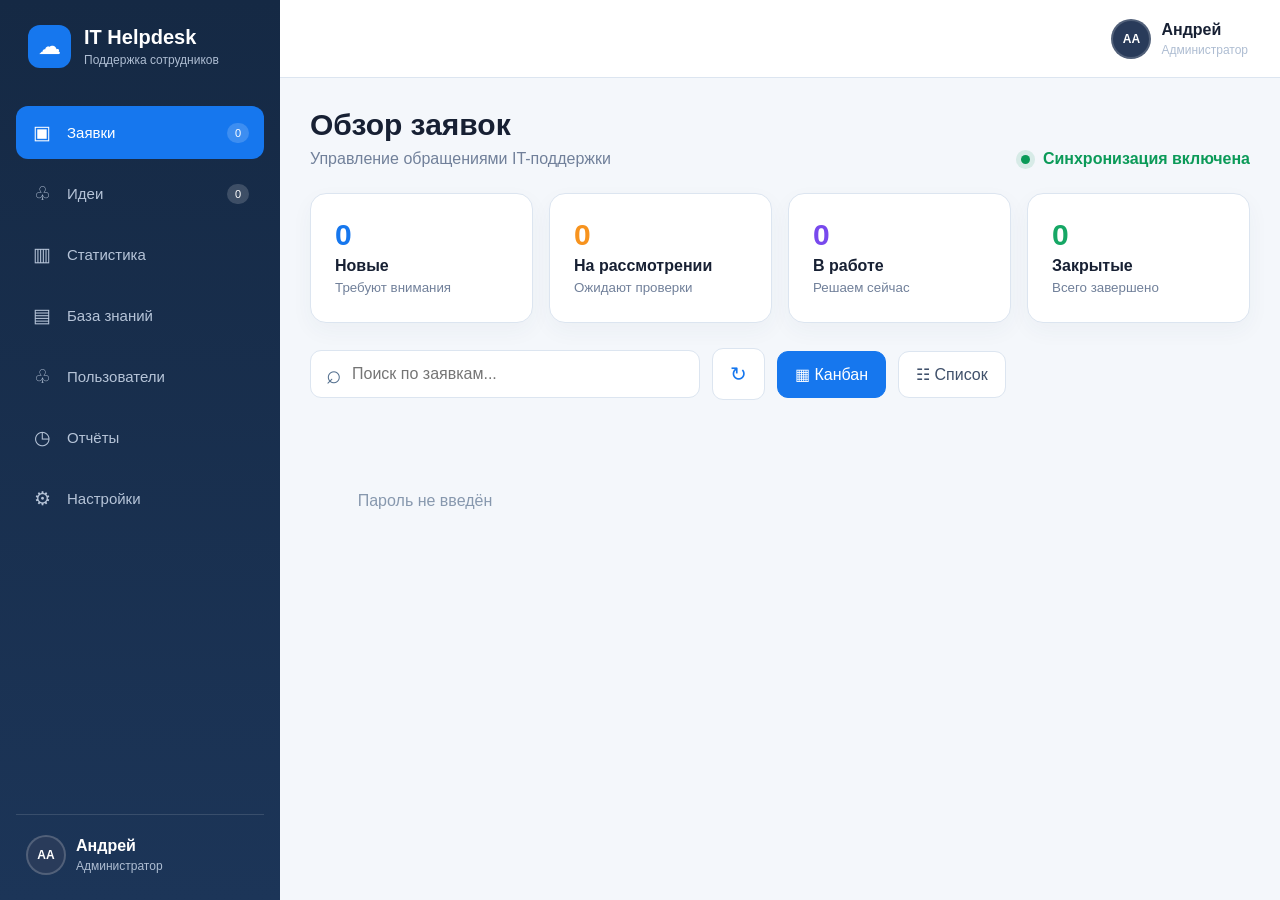
==== public/Index.html @ 1c1fd88f "HelpDesk 1.1" ====
<!doctype html>
<html lang="ru">
<head>
  <meta charset="UTF-8">
  <meta name="viewport" content="width=device-width,initial-scale=1">
  <title>IT Helpdesk</title>
  <link rel="stylesheet" href="style.css">
</head>

<body>
  <div class="app">

    <aside class="sidebar">
      <div class="brand">
        <div class="brand-logo">☁</div>

        <div>
          <b>IT Helpdesk</b>
          <small>Поддержка сотрудников</small>
        </div>
      </div>

      <nav>
        <button id="ticketsButton" class="menu active">
          <span>▣</span>
          <span>Заявки</span>
          <em id="ticketMenuCount">0</em>
        </button>

        <button id="ideasButton" class="menu">
          <span>♧</span>
          <span>Идеи</span>
          <em id="ideaMenuCount">0</em>
        </button>

        <button class="menu mock">
          <span>▥</span>
          <span>Статистика</span>
        </button>

        <button class="menu mock">
          <span>▤</span>
          <span>База знаний</span>
        </button>

        <button class="menu mock">
          <span>♧</span>
          <span>Пользователи</span>
        </button>

        <button class="menu mock">
          <span>◷</span>
          <span>Отчёты</span>
        </button>

        <button class="menu mock">
          <span>⚙</span>
          <span>Настройки</span>
        </button>
      </nav>

      <div class="user">
        <div class="avatar">AA</div>

        <div>
          <b>Андрей</b>
          <small>Администратор</small>
        </div>
      </div>
    </aside>

    <main class="content">
      <header class="header">
        <div class="header-user">
          <div class="avatar">AA</div>

          <div>
            <b>Андрей</b>
            <small>Администратор</small>
          </div>
        </div>
      </header>

      <section class="page">
        <div class="heading">
          <div>
            <h1>Обзор заявок</h1>
            <p>Управление обращениями IT-поддержки</p>
          </div>

          <div class="online">
            <i></i>
            Синхронизация включена
          </div>
        </div>

        <div class="stats">
          <div class="stat blue">
            <strong id="newCount">0</strong>
            <b>Новые</b>
            <small>Требуют внимания</small>
          </div>

          <div class="stat orange">
            <strong id="reviewCount">0</strong>
            <b>На рассмотрении</b>
            <small>Ожидают проверки</small>
          </div>

          <div class="stat purple">
            <strong id="workCount">0</strong>
            <b>В работе</b>
            <small>Решаем сейчас</small>
          </div>

          <div class="stat green">
            <strong id="closedCount">0</strong>
            <b>Закрытые</b>
            <small>Всего завершено</small>
          </div>
        </div>

        <div class="toolbar">
          <div class="search">
            <span>⌕</span>

            <input
              id="search"
              type="search"
              placeholder="Поиск по заявкам..."
            >
          </div>

          <button id="refreshButton" class="refresh">
            ↻
          </button>

          <button
            id="kanbanButton"
            class="view active"
          >
            ▦ Канбан
          </button>

          <button
            id="listButton"
            class="view"
          >
            ☷ Список
          </button>
        </div>

        <main id="board" class="board"></main>
      </section>
    </main>
  </div>

  <script src="app.js"></script>
</body>
</html>
---- public/style.css ----
* {
  box-sizing: border-box;
}

:root {
  --blue: #1677ee;
  --dark: #172b4d;
  --bg: #f4f7fb;
  --muted: #71809a;
  --border: #dce5f0;
}

body {
  margin: 0;
  color: #172033;
  background: var(--bg);
  font-family: Arial, sans-serif;
}

button,
input,
select,
textarea {
  font: inherit;
}

button {
  cursor: pointer;
}

.app {
  display: flex;
  min-height: 100vh;
}

.sidebar {
  position: fixed;
  inset: 0 auto 0 0;
  display: flex;
  flex-direction: column;
  width: 280px;
  padding: 25px 16px;
  color: #fff;
  background: linear-gradient(180deg,#152944,#1c3558);
}

.brand {
  display: flex;
  align-items: center;
  gap: 13px;
  padding: 0 12px 38px;
}

.brand-logo {
  display: grid;
  width: 43px;
  height: 43px;
  place-items: center;
  color: #fff;
  background: var(--blue);
  border-radius: 12px;
  font-size: 23px;
}

.brand b {
  display: block;
  font-size: 20px;
}

.brand small,
.user small,
.header-user small {
  display: block;
  margin-top: 4px;
  color: #aebdd2;
  font-size: 12px;
}

nav {
  display: grid;
  gap: 8px;
}

.menu {
  display: flex;
  align-items: center;
  gap: 14px;
  width: 100%;
  padding: 15px;
  color: #b6c4d8;
  text-align: left;
  background: transparent;
  border: 0;
  border-radius: 12px;
  font-size: 15px;
}

.menu:hover,
.menu.active {
  color: #fff;
  background: var(--blue);
}

.menu span:first-child {
  width: 22px;
  text-align: center;
  font-size: 19px;
}

.menu em {
  margin-left: auto;
  padding: 4px 8px;
  color: #fff;
  background: #ffffff2b;
  border-radius: 15px;
  font-size: 11px;
  font-style: normal;
}

.menu.mock {
  cursor: default;
}

.user {
  display: flex;
  align-items: center;
  gap: 10px;
  margin-top: auto;
  padding: 20px 10px 0;
  border-top: 1px solid #ffffff20;
}

.avatar {
  display: grid;
  width: 40px;
  height: 40px;
  place-items: center;
  color: #fff;
  background: #293b5a;
  border: 2px solid #ffffff30;
  border-radius: 50%;
  font-size: 12px;
  font-weight: bold;
}

.content {
  width: calc(100% - 280px);
  margin-left: 280px;
}

.header {
  display: flex;
  justify-content: flex-end;
  min-height: 78px;
  padding: 18px 32px;
  background: #fff;
  border-bottom: 1px solid var(--border);
}

.header-user {
  display: flex;
  align-items: center;
  gap: 10px;
}

.page {
  padding: 30px;
}

.heading {
  display: flex;
  align-items: flex-end;
  justify-content: space-between;
  margin-bottom: 25px;
}

.heading h1 {
  margin: 0;
  font-size: 30px;
}

.heading p {
  margin: 8px 0 0;
  color: var(--muted);
}

.online {
  color: #0b9a58;
  font-weight: bold;
}

.online i {
  display: inline-block;
  width: 9px;
  height: 9px;
  margin-right: 8px;
  background: #0b9a58;
  border-radius: 50%;
  box-shadow: 0 0 0 5px #0b9a5820;
}

.stats {
  display: grid;
  grid-template-columns: repeat(4,1fr);
  gap: 16px;
  margin-bottom: 25px;
}

.stat {
  display: flex;
  flex-direction: column;
  gap: 5px;
  min-height: 130px;
  padding: 24px;
  background: #fff;
  border: 1px solid var(--border);
  border-radius: 16px;
  box-shadow: 0 8px 22px #263b5b0b;
}

.stat strong {
  font-size: 30px;
}

.stat b {
  font-size: 16px;
}

.stat small {
  color: var(--muted);
}

.stat.blue strong {
  color: #1677ee;
}

.stat.orange strong {
  color: #f7931e;
}

.stat.purple strong {
  color: #7849ed;
}

.stat.green strong {
  color: #16a765;
}

.toolbar {
  display: flex;
  align-items: center;
  gap: 12px;
  padding-bottom: 22px;
}

.search {
  display: flex;
  align-items: center;
  gap: 10px;
  width: 390px;
  padding: 0 15px;
  background: #fff;
  border: 1px solid var(--border);
  border-radius: 11px;
}

.search span {
  color: #54708f;
  font-size: 26px;
}

.search input {
  width: 100%;
  padding: 14px 0;
  border: 0;
  outline: 0;
}

.refresh,
.view {
  padding: 13px 17px;
  color: #40516b;
  background: #fff;
  border: 1px solid var(--border);
  border-radius: 11px;
}

.refresh {
  color: var(--blue);
  font-size: 20px;
}

.view.active {
  color: #fff;
  background: var(--blue);
  border-color: var(--blue);
}

.board {
  display: grid;
  grid-template-columns: repeat(4,minmax(230px,1fr));
  gap: 15px;
}

.column {
  min-height: 520px;
  padding: 16px;
  background: #eaf3fc;
  border-radius: 16px;
}

.column:nth-child(2) {
  background: #f0f5fb;
}

.column:nth-child(3) {
  background: #f2efff;
}

.column:nth-child(4) {
  background: #ebf9f2;
}

.column.drag-over {
  outline: 2px solid var(--blue);
}

.column h2 {
  margin: 3px 4px 16px;
  font-size: 17px;
}

.cards {
  min-height: 420px;
}

.card {
  margin: 12px 0;
  padding: 17px;
  background: #fff;
  border-left: 4px solid var(--blue);
  border-radius: 13px;
  box-shadow: 0 7px 17px #23446b12;
  cursor: grab;
}

.card.dragging {
  opacity: .45;
}

.card-id {
  color: var(--blue);
  font-size: 18px;
  font-weight: bold;
}

.problem {
  margin: 13px 0;
  font-weight: bold;
  line-height: 1.4;
}

.muted {
  margin-top: 6px;
  color: var(--muted);
  font-size: 12px;
  line-height: 1.5;
}

.actions {
  margin-top: 14px;
}

.actions button,
.table-edit {
  padding: 8px 11px;
  color: var(--blue);
  background: #eff6ff;
  border: 1px solid #cfe2fb;
  border-radius: 8px;
}

.empty {
  padding: 70px 10px;
  color: #8798ae;
  text-align: center;
}

.list-wrapper {
  width: 100%;
  overflow-x: auto;
  background: #fff;
  border: 1px solid var(--border);
  border-radius: 14px;
}

.helpdesk-table {
  width: 100%;
  min-width: 1100px;
  border-collapse: collapse;
  font-size: 13px;
}

.helpdesk-table th {
  padding: 15px;
  color: #53657f;
  text-align: left;
  background: #f5f8fc;
  border-bottom: 1px solid var(--border);
  white-space: nowrap;
}

.helpdesk-table td {
  padding: 14px 15px;
  border-bottom: 1px solid #edf1f6;
  vertical-align: middle;
}

.helpdesk-table tr:hover {
  background: #f8fbff;
}

.table-problem {
  max-width: 280px;
  font-weight: 600;
}

.table-status {
  display: inline-block;
  padding: 6px 9px;
  color: #1769aa;
  background: #e8f2ff;
  border-radius: 7px;
  white-space: nowrap;
}

.modal {
  position: fixed;
  z-index: 100;
  inset: 0;
  display: flex;
  align-items: center;
  justify-content: center;
  padding: 20px;
  background: #15294499;
}

.modal-window {
  width: min(650px,100%);
  max-height: 90vh;
  padding: 25px;
  overflow-y: auto;
  background: #fff;
  border-radius: 18px;
}

.modal-header {
  display: flex;
  justify-content: space-between;
  margin-bottom: 20px;
}

.modal-header h2 {
  margin: 0;
  color: var(--dark);
}

.modal-header button {
  background: transparent;
  border: 0;
  font-size: 28px;
}

.modal-window label {
  display: flex;
  flex-direction: column;
  gap: 7px;
  margin-top: 14px;
  font-size: 13px;
  font-weight: bold;
}

.modal-window input,
.modal-window select,
.modal-window textarea {
  width: 100%;
  padding: 12px;
  border: 1px solid #cbd9e8;
  border-radius: 9px;
  outline: 0;
}

.modal-window textarea {
  min-height: 90px;
  resize: vertical;
}

.modal-actions {
  display: flex;
  justify-content: flex-end;
  gap: 10px;
  margin-top: 24px;
}

.modal-actions button {
  padding: 11px 17px;
  border: 1px solid var(--border);
  border-radius: 9px;
}

.modal-actions .primary {
  color: #fff;
  background: var(--blue);
  border-color: var(--blue);
}

@media (max-width:1100px) {
  .stats {
    grid-template-columns: repeat(2,1fr);
  }

  .board {
    grid-template-columns: repeat(2,minmax(240px,1fr));
  }
}

@media (max-width:760px) {
  .sidebar {
    width: 75px;
    padding: 18px 8px;
  }

  .brand {
    justify-content: center;
    padding: 0 0 25px;
  }

  .brand > div:last-child,
  .menu span:not(:first-child),
  .user > div:not(.avatar) {
    display: none;
  }

  .menu {
    justify-content: center;
    padding: 14px 5px;
  }

  .content {
    width: calc(100% - 75px);
    margin-left: 75px;
  }

  .page {
    padding: 20px 14px;
  }

  .heading {
    align-items: flex-start;
    flex-direction: column;
    gap: 15px;
  }

  .toolbar {
    flex-wrap: wrap;
  }

  .search {
    width: 100%;
  }
}

@media (max-width:540px) {
  .stats,
  .board {
    grid-template-columns: 1fr;
  }
}
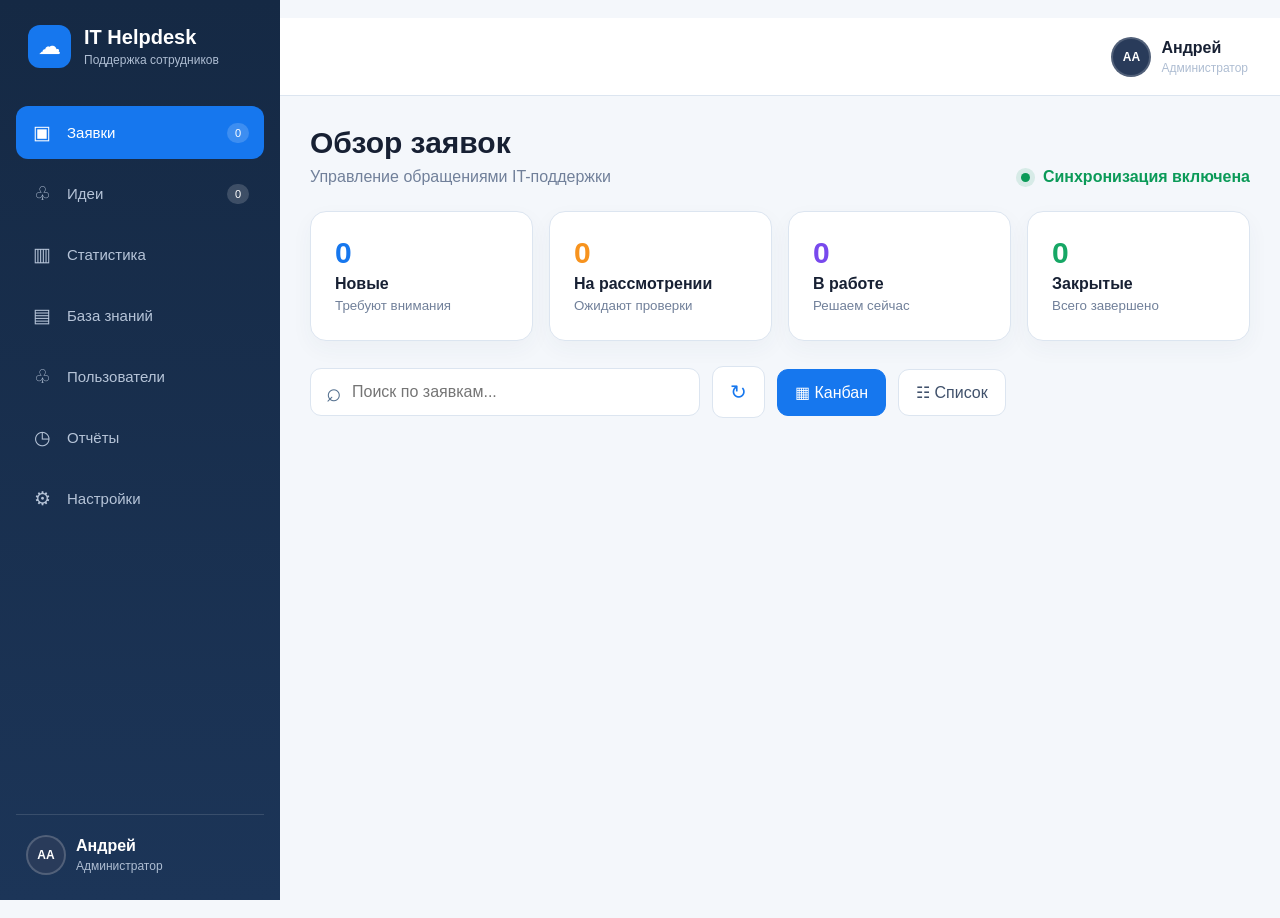
==== commit d195679a: "Update Index.html" ====
--- a/public/Index.html
+++ b/public/Index.html
@@ -1,4 +1,4 @@
-<!doctype html>
+x<!doctype html>
 <html lang="ru">
 <head>
   <meta charset="UTF-8">
--- a/public/style.css
+++ b/public/style.css
@@ -575,4 +575,67 @@
   .board {
     grid-template-columns: 1fr;
   }
+}
+
+.list-wrapper {
+  width: 100%;
+  overflow-x: auto;
+  background: #fff;
+  border: 1px solid #dce5f0;
+  border-radius: 14px;
+}
+
+.full-list-table {
+  width: 100%;
+  min-width: 1450px;
+  border-collapse: collapse;
+  table-layout: auto;
+  font-size: 14px;
+}
+
+.full-list-table th {
+  padding: 15px 14px;
+  color: #23466d;
+  background: #eef5fb;
+  border-bottom: 2px solid #cbd9e8;
+  text-align: left;
+  white-space: nowrap;
+}
+
+.full-list-table td {
+  padding: 15px 14px;
+  color: #26384d;
+  border-bottom: 1px solid #e3eaf1;
+  white-space: nowrap;
+  vertical-align: middle;
+}
+
+.full-list-table tbody tr {
+  cursor: pointer;
+  transition: background 0.15s;
+}
+
+.full-list-table tbody tr:hover {
+  background: #f2f8ff;
+}
+
+.full-list-table th:first-child,
+.full-list-table td:first-child {
+  position: sticky;
+  left: 0;
+  z-index: 2;
+  font-weight: 700;
+  color: #126bd6;
+  background: #fff;
+}
+
+.full-list-table th:first-child {
+  background: #eef5fb;
+  z-index: 3;
+}
+
+@media (max-width: 900px) {
+  .full-list-table {
+    min-width: 1100px;
+  }
 }
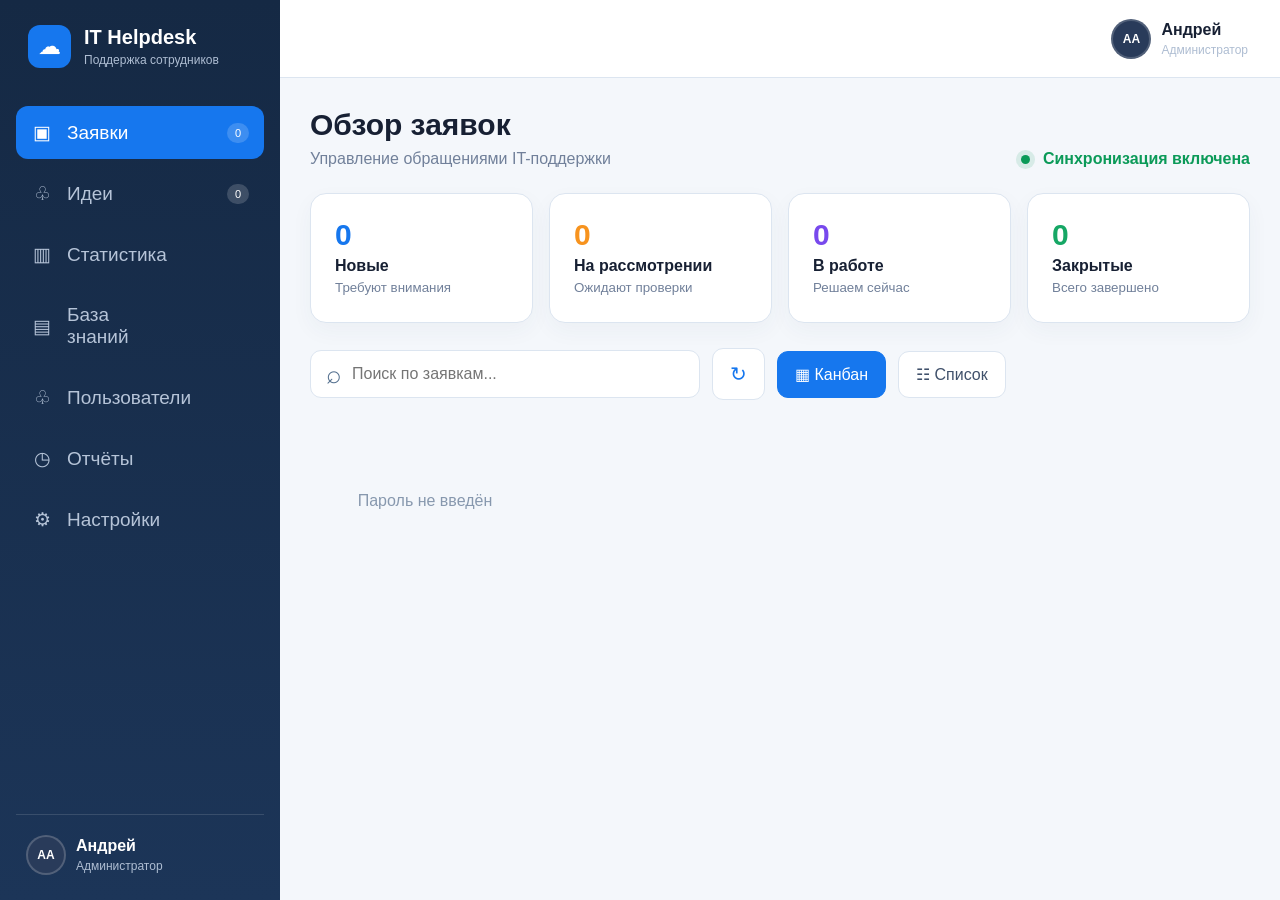
==== commit 4033b71b: "Version old backup" ====
--- a/public/Index.html
+++ b/public/Index.html
@@ -1,65 +1,88 @@
-x<!doctype html>
+<!doctype html>
 <html lang="ru">
 <head>
   <meta charset="UTF-8">
-  <meta name="viewport" content="width=device-width,initial-scale=1">
+  <meta
+          name="viewport"
+          content="width=device-width, initial-scale=1"
+  >
   <title>IT Helpdesk</title>
   <link rel="stylesheet" href="style.css">
 </head>
 
 <body>
-  <div class="app">
+<div class="app">
 
-    <aside class="sidebar">
-      <div class="brand">
-        <div class="brand-logo">☁</div>
+  <aside class="sidebar">
+    <div class="brand">
+      <div class="brand-logo">☁</div>
 
-        <div>
-          <b>IT Helpdesk</b>
-          <small>Поддержка сотрудников</small>
-        </div>
+      <div>
+        <b>IT Helpdesk</b>
+        <small>Поддержка сотрудников</small>
       </div>
+    </div>
 
-      <nav>
-        <button id="ticketsButton" class="menu active">
-          <span>▣</span>
-          <span>Заявки</span>
-          <em id="ticketMenuCount">0</em>
-        </button>
+    <nav>
+      <button
+              id="ticketsButton"
+              class="menu active"
+              type="button"
+      >
+        <span>▣</span>
+        <span>Заявки</span>
+        <em>0</em>
+      </button>
 
-        <button id="ideasButton" class="menu">
-          <span>♧</span>
-          <span>Идеи</span>
-          <em id="ideaMenuCount">0</em>
-        </button>
+      <button
+              id="ideasButton"
+              class="menu"
+              type="button"
+      >
+        <span>♧</span>
+        <span>Идеи</span>
+        <em>0</em>
+      </button>
 
-        <button class="menu mock">
-          <span>▥</span>
-          <span>Статистика</span>
-        </button>
+      <button class="menu mock" type="button">
+        <span>▥</span>
+        <span>Статистика</span>
+      </button>
 
-        <button class="menu mock">
-          <span>▤</span>
-          <span>База знаний</span>
-        </button>
+      <button class="menu mock" type="button">
+        <span>▤</span>
+        <span>База знаний</span>
+      </button>
 
-        <button class="menu mock">
-          <span>♧</span>
-          <span>Пользователи</span>
-        </button>
+      <button class="menu mock" type="button">
+        <span>♧</span>
+        <span>Пользователи</span>
+      </button>
 
-        <button class="menu mock">
-          <span>◷</span>
-          <span>Отчёты</span>
-        </button>
+      <button class="menu mock" type="button">
+        <span>◷</span>
+        <span>Отчёты</span>
+      </button>
 
-        <button class="menu mock">
-          <span>⚙</span>
-          <span>Настройки</span>
-        </button>
-      </nav>
+      <button class="menu mock" type="button">
+        <span>⚙</span>
+        <span>Настройки</span>
+      </button>
+    </nav>
 
-      <div class="user">
+    <div class="user">
+      <div class="avatar">AA</div>
+
+      <div>
+        <b>Андрей</b>
+        <small>Администратор</small>
+      </div>
+    </div>
+  </aside>
+
+  <main class="content">
+    <header class="header">
+      <div class="header-user">
         <div class="avatar">AA</div>
 
         <div>
@@ -67,94 +90,93 @@
           <small>Администратор</small>
         </div>
       </div>
-    </aside>
+    </header>
 
-    <main class="content">
-      <header class="header">
-        <div class="header-user">
-          <div class="avatar">AA</div>
-
-          <div>
-            <b>Андрей</b>
-            <small>Администратор</small>
-          </div>
-        </div>
-      </header>
-
-      <section class="page">
-        <div class="heading">
-          <div>
-            <h1>Обзор заявок</h1>
-            <p>Управление обращениями IT-поддержки</p>
-          </div>
-
-          <div class="online">
-            <i></i>
-            Синхронизация включена
-          </div>
+    <section class="page">
+      <div class="heading">
+        <div>
+          <h1>Обзор заявок</h1>
+          <p>
+            Управление обращениями IT-поддержки
+          </p>
         </div>
 
-        <div class="stats">
-          <div class="stat blue">
-            <strong id="newCount">0</strong>
-            <b>Новые</b>
-            <small>Требуют внимания</small>
-          </div>
+        <div class="online">
+          <i></i>
+          Синхронизация включена
+        </div>
+      </div>
 
-          <div class="stat orange">
-            <strong id="reviewCount">0</strong>
-            <b>На рассмотрении</b>
-            <small>Ожидают проверки</small>
-          </div>
-
-          <div class="stat purple">
-            <strong id="workCount">0</strong>
-            <b>В работе</b>
-            <small>Решаем сейчас</small>
-          </div>
-
-          <div class="stat green">
-            <strong id="closedCount">0</strong>
-            <b>Закрытые</b>
-            <small>Всего завершено</small>
-          </div>
+      <div class="stats">
+        <div class="stat blue">
+          <strong id="newCount">0</strong>
+          <b>Новые</b>
+          <small>Требуют внимания</small>
         </div>
 
-        <div class="toolbar">
-          <div class="search">
-            <span>⌕</span>
-
-            <input
-              id="search"
-              type="search"
-              placeholder="Поиск по заявкам..."
-            >
-          </div>
-
-          <button id="refreshButton" class="refresh">
-            ↻
-          </button>
-
-          <button
-            id="kanbanButton"
-            class="view active"
-          >
-            ▦ Канбан
-          </button>
-
-          <button
-            id="listButton"
-            class="view"
-          >
-            ☷ Список
-          </button>
+        <div class="stat orange">
+          <strong id="reviewCount">0</strong>
+          <b>На рассмотрении</b>
+          <small>Ожидают проверки</small>
         </div>
 
-        <main id="board" class="board"></main>
-      </section>
-    </main>
-  </div>
+        <div class="stat purple">
+          <strong id="workCount">0</strong>
+          <b>В работе</b>
+          <small>Решаем сейчас</small>
+        </div>
 
-  <script src="app.js"></script>
+        <div class="stat green">
+          <strong id="closedCount">0</strong>
+          <b>Закрытые</b>
+          <small>Всего завершено</small>
+        </div>
+      </div>
+
+      <div class="toolbar">
+        <div class="search">
+          <span>⌕</span>
+
+          <input
+                  id="search"
+                  type="search"
+                  placeholder="Поиск по заявкам..."
+          >
+        </div>
+
+        <button
+                id="refreshButton"
+                class="refresh"
+                type="button"
+        >
+          ↻
+        </button>
+
+        <button
+                id="kanbanButton"
+                class="view active"
+                type="button"
+        >
+          ▦ Канбан
+        </button>
+
+        <button
+                id="listButton"
+                class="view"
+                type="button"
+        >
+          ☷ Список
+        </button>
+      </div>
+
+      <main
+              id="board"
+              class="board"
+      ></main>
+    </section>
+  </main>
+</div>
+
+<script src="app.js"></script>
 </body>
 </html>
--- a/public/style.css
+++ b/public/style.css
@@ -56,7 +56,6 @@
   width: 43px;
   height: 43px;
   place-items: center;
-  color: #fff;
   background: var(--blue);
   border-radius: 12px;
   font-size: 23px;
@@ -101,7 +100,7 @@
   background: var(--blue);
 }
 
-.menu span:first-child {
+.menu span {
   width: 22px;
   text-align: center;
   font-size: 19px;
@@ -201,7 +200,7 @@
 
 .stats {
   display: grid;
-  grid-template-columns: repeat(4,1fr);
+  grid-template-columns: repeat(4, 1fr);
   gap: 16px;
   margin-bottom: 25px;
 }
@@ -371,8 +370,7 @@
   margin-top: 14px;
 }
 
-.actions button,
-.table-edit {
+.actions button {
   padding: 8px 11px;
   color: var(--blue);
   background: #eff6ff;
@@ -384,54 +382,6 @@
   padding: 70px 10px;
   color: #8798ae;
   text-align: center;
-}
-
-.list-wrapper {
-  width: 100%;
-  overflow-x: auto;
-  background: #fff;
-  border: 1px solid var(--border);
-  border-radius: 14px;
-}
-
-.helpdesk-table {
-  width: 100%;
-  min-width: 1100px;
-  border-collapse: collapse;
-  font-size: 13px;
-}
-
-.helpdesk-table th {
-  padding: 15px;
-  color: #53657f;
-  text-align: left;
-  background: #f5f8fc;
-  border-bottom: 1px solid var(--border);
-  white-space: nowrap;
-}
-
-.helpdesk-table td {
-  padding: 14px 15px;
-  border-bottom: 1px solid #edf1f6;
-  vertical-align: middle;
-}
-
-.helpdesk-table tr:hover {
-  background: #f8fbff;
-}
-
-.table-problem {
-  max-width: 280px;
-  font-weight: 600;
-}
-
-.table-status {
-  display: inline-block;
-  padding: 6px 9px;
-  color: #1769aa;
-  background: #e8f2ff;
-  border-radius: 7px;
-  white-space: nowrap;
 }
 
 .modal {
@@ -514,7 +464,7 @@
   border-color: var(--blue);
 }
 
-@media (max-width:1100px) {
+@media (max-width: 1100px) {
   .stats {
     grid-template-columns: repeat(2,1fr);
   }
@@ -524,7 +474,7 @@
   }
 }
 
-@media (max-width:760px) {
+@media (max-width: 760px) {
   .sidebar {
     width: 75px;
     padding: 18px 8px;
@@ -536,6 +486,7 @@
   }
 
   .brand > div:last-child,
+  .menu:not(.active) span:not(:first-child),
   .menu span:not(:first-child),
   .user > div:not(.avatar) {
     display: none;
@@ -570,72 +521,78 @@
   }
 }
 
-@media (max-width:540px) {
+@media (max-width: 540px) {
   .stats,
   .board {
     grid-template-columns: 1fr;
   }
-}
-
+
+  .column {
+    min-height: 300px;
+  }
+
+  .cards {
+    min-height: 160px;
+  }
+}
 .list-wrapper {
   width: 100%;
   overflow-x: auto;
   background: #fff;
-  border: 1px solid #dce5f0;
+  border: 1px solid var(--border);
   border-radius: 14px;
 }
 
-.full-list-table {
+.helpdesk-table {
   width: 100%;
-  min-width: 1450px;
+  min-width: 1100px;
   border-collapse: collapse;
-  table-layout: auto;
-  font-size: 14px;
-}
-
-.full-list-table th {
-  padding: 15px 14px;
-  color: #23466d;
-  background: #eef5fb;
-  border-bottom: 2px solid #cbd9e8;
+  font-size: 13px;
+}
+
+.helpdesk-table th {
+  padding: 15px;
+  color: #53657f;
   text-align: left;
+  background: #f5f8fc;
+  border-bottom: 1px solid var(--border);
   white-space: nowrap;
 }
 
-.full-list-table td {
-  padding: 15px 14px;
-  color: #26384d;
-  border-bottom: 1px solid #e3eaf1;
+.helpdesk-table td {
+  padding: 14px 15px;
+  border-bottom: 1px solid #edf1f6;
+  vertical-align: middle;
+}
+
+.helpdesk-table tr:hover {
+  background: #f8fbff;
+}
+
+.table-problem {
+  max-width: 280px;
+  font-weight: 600;
+}
+
+.table-status {
+  display: inline-block;
+  padding: 6px 9px;
+  color: #1769aa;
+  background: #e8f2ff;
+  border-radius: 7px;
   white-space: nowrap;
-  vertical-align: middle;
-}
-
-.full-list-table tbody tr {
-  cursor: pointer;
-  transition: background 0.15s;
-}
-
-.full-list-table tbody tr:hover {
-  background: #f2f8ff;
-}
-
-.full-list-table th:first-child,
-.full-list-table td:first-child {
-  position: sticky;
-  left: 0;
-  z-index: 2;
-  font-weight: 700;
-  color: #126bd6;
-  background: #fff;
-}
-
-.full-list-table th:first-child {
-  background: #eef5fb;
-  z-index: 3;
-}
-
-@media (max-width: 900px) {
-  .full-list-table {
-    min-width: 1100px;
-  }
+}
+
+.table-edit {
+  padding: 7px 10px;
+  color: var(--blue);
+  background: #eff6ff;
+  border: 1px solid #cfe2fb;
+  border-radius: 7px;
+  white-space: nowrap;
+}
+
+.table-edit:hover {
+  color: #fff;
+  background: var(--blue);
 }
